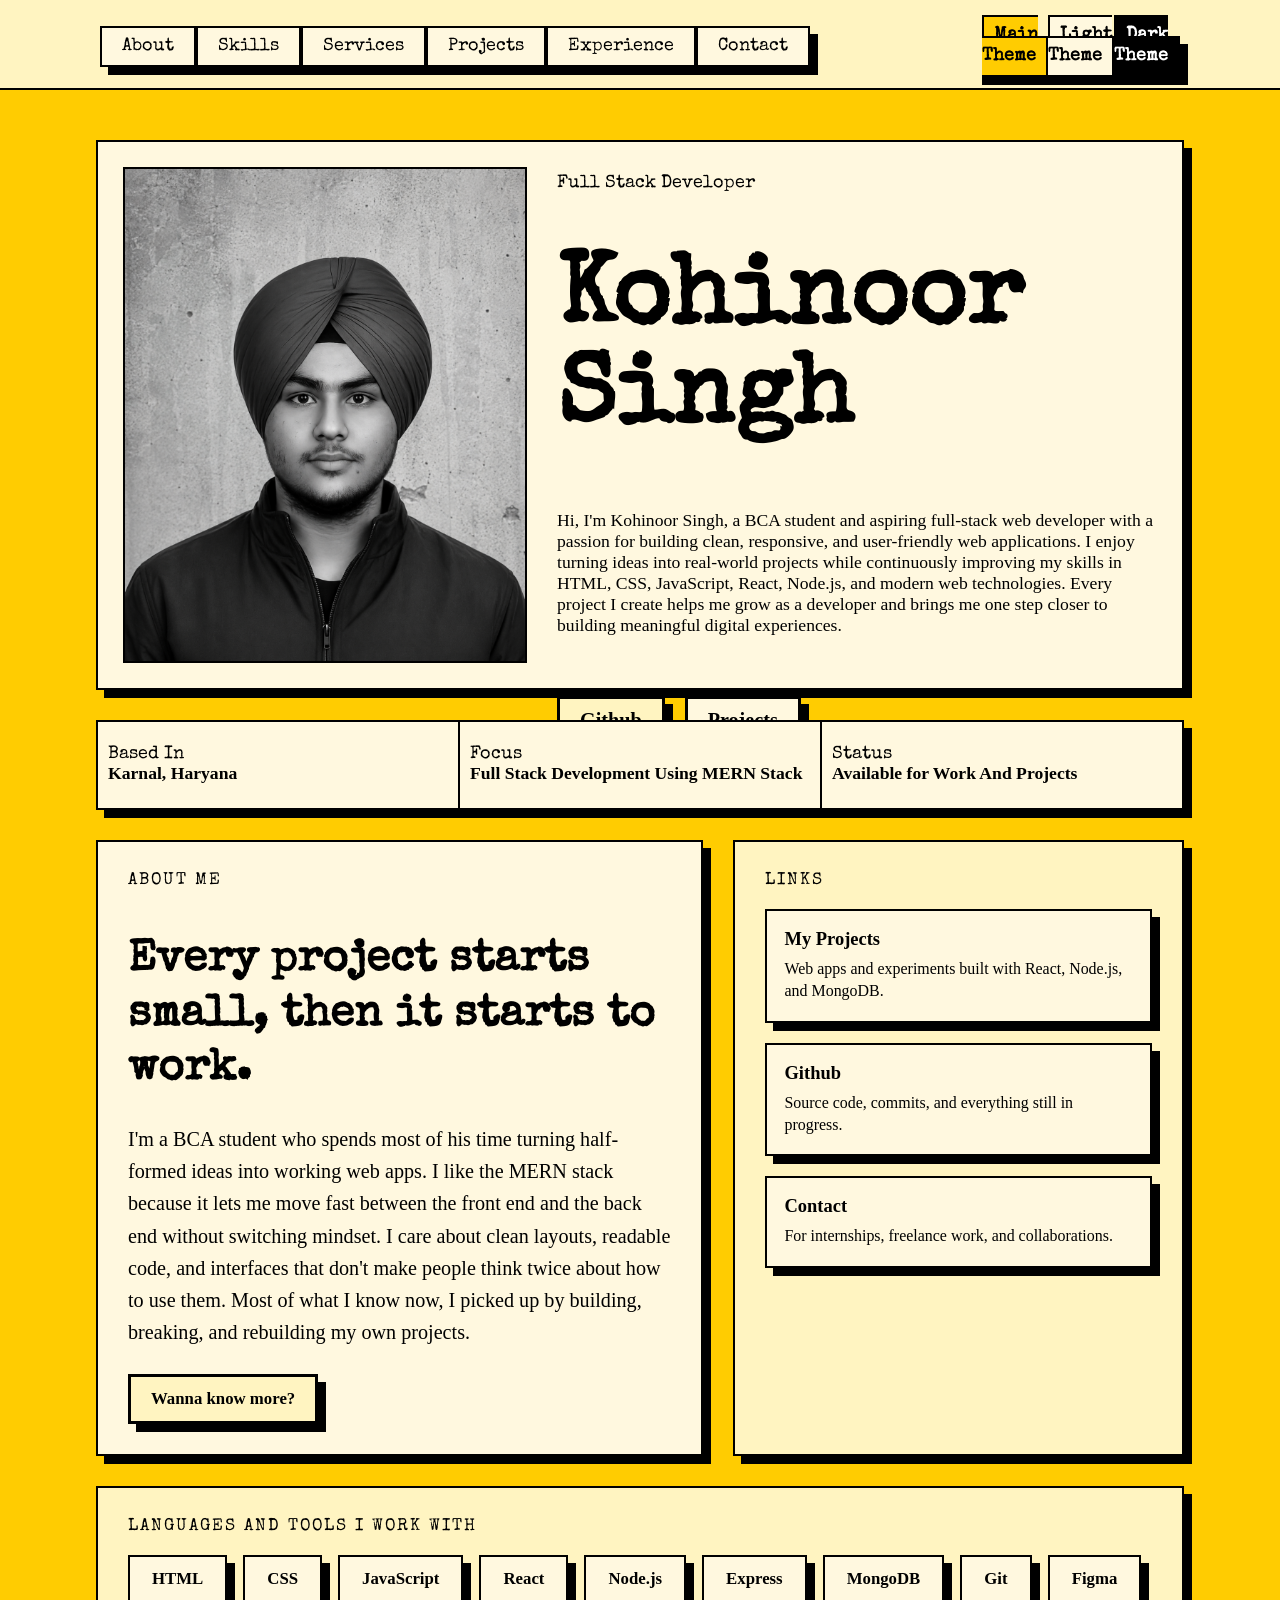
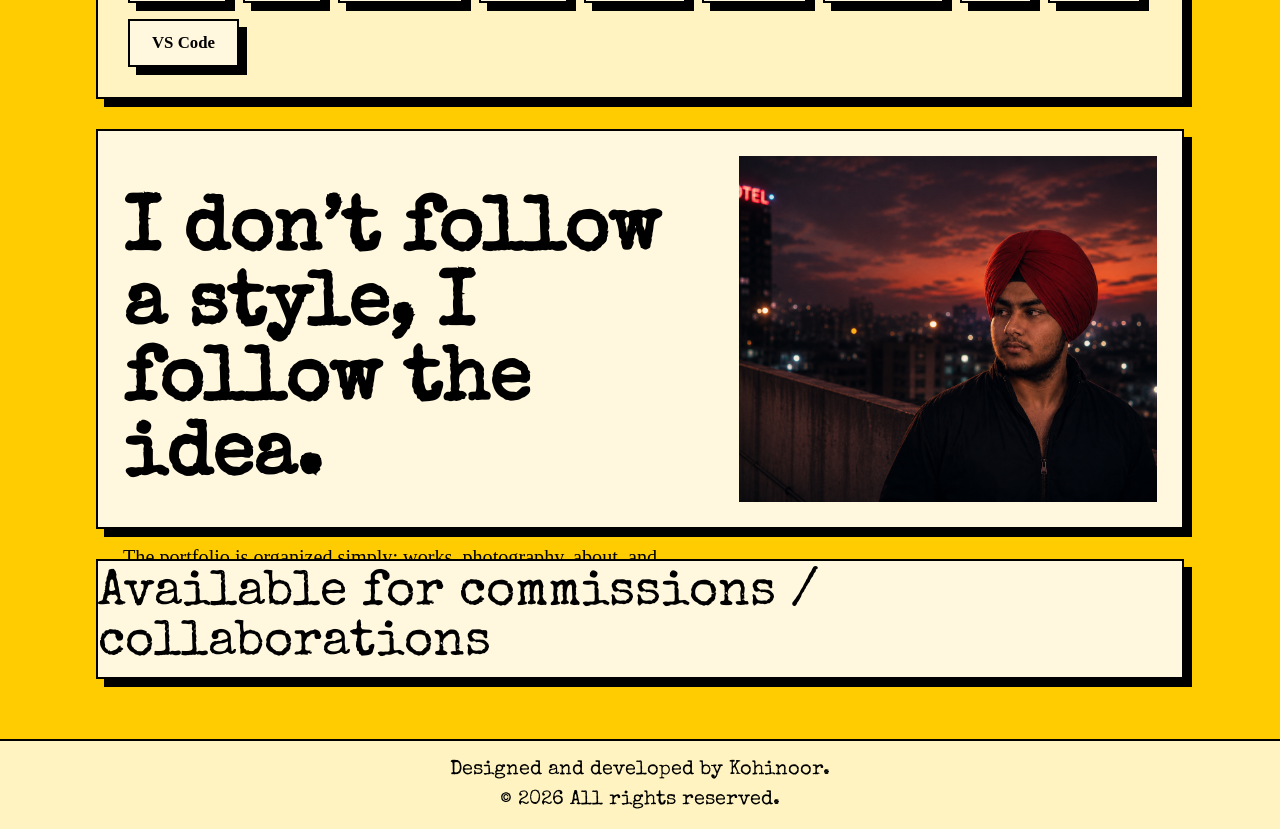
==== index.html @ 188b41bb "refactor: update project file structure" ====
<!doctype html>
<html lang="en">
  <head>
    <meta charset="UTF-8" />
    <meta name="viewport" content="width=device-width, initial-scale=1.0" />
    <title>Home</title>
    <link rel="stylesheet" href="index.css" />
  </head>
  <body>

    <!-- navbar start -->
    <div class="container_of_nav_container">
      <nav class="navbar">
        <!-- nav link section start -->
        <div class="nav_container">
          <div><a href="../AboutPage/about.html">About</a></div>
          <div><a href="../SkillsPage/skills.html">Skills</a></div>
          <div><a href="#Services">Services</a></div>
          <div><a href="#projects">Projects</a></div>
          <div><a href="#experience">Experience</a></div>
          <div><a href="#contact">Contact</a></div>
          
        </div>

        <!-- nav link section end -->

        <div class="freespace"></div>

        <!-- theme section start -->

        <div class="theme_container">
          <div><a class="main_theme" href="#Present-theme">Main Theme</a></div>
          <div><a class="light_theme" href="#Light-theme">Light Theme</a></div>
          <div><a class="dark_theme"  href="#Dark-theme">Dark Theme</a></div>
        </div>

        <!-- theme section end -->
      </nav>
    </div>

    <!-- navbar end -->

    <!-- main section start -->

    <main>
      <!-- hero container start -->

      <div class="hero_container">
        <!-- hero image start -->

        <div class="hero_img_container">
          <img src="../Images/portfolio_image.png" alt="Kohinoor Singh" />
        </div>

        <!-- hero image end -->

        <!-- hero text start -->

        <div class="hero_text">
          <div class="small_hero_text">Full Stack Developer</div>

          <div class="hero_name">Kohinoor Singh</div>

          <div class="hero_description">
            Hi, I'm Kohinoor Singh, a BCA student and aspiring full-stack web
            developer with a passion for building clean, responsive, and
            user-friendly web applications. I enjoy turning ideas into
            real-world projects while continuously improving my skills in HTML,
            CSS, JavaScript, React, Node.js, and modern web technologies. Every
            project I create helps me grow as a developer and brings me one step
            closer to building meaningful digital experiences.
          </div>

          <div class="hero_button">
            <button type="button" class="github">Github</button>
            <button type="button" class="view_project">Projects</button>
          </div>
        </div>

        <!-- hero text end -->
      </div>
      <!-- hero container end -->

      <!-- sub hero container start -->

      <div class="sub_hero_container">
        <div class="based_in">
          <span>Based In</span>
          <div class="bold">Karnal, Haryana</div>
        </div>
        <div class="focus">
          <span>Focus</span>
          <div class="bold">Full Stack Development Using MERN Stack</div>
        </div>
        <div class="status">
          <span>Status</span>
          <div class="bold">Available for Work And Projects</div>
        </div>
      </div>

      <!-- sub hero container end -->

      <!-- about + links container start -->

      <div class="about_links_container" >
        <!-- about me box start -->

        <div class="about_box">
          <div class="eyebrow">About Me</div>

          <div class="about_heading">
            Every project starts small, then it starts to work.
          </div>

          <div class="about_paragraph">
            I'm a BCA student who spends most of his time turning half-formed
            ideas into working web apps. I like the MERN stack because it
            lets me move fast between the front end and the back end without
            switching mindset. I care about clean layouts, readable code, and
            interfaces that don't make people think twice about how to use
            them. Most of what I know now, I picked up by building, breaking,
            and rebuilding my own projects.
          </div>

          <button type="button" class="wanna_know_more">
            Wanna know more?
          </button>
        </div>

        <!-- about me box end -->

        <!-- links box start -->

        <div class="links_box">
          <div class="eyebrow">Links</div>

          <a href="#projects" class="link_card">
            <div class="link_title">My Projects</div>
            <div class="link_desc">
              Web apps and experiments built with React, Node.js, and MongoDB.
            </div>
          </a>

          <a href="" class="link_card">
            <div class="link_title">Github</div>
            <div class="link_desc">
              Source code, commits, and everything still in progress.
            </div>
          </a>

          <a href="#contact" class="link_card">
            <div class="link_title">Contact</div>
            <div class="link_desc">
              For internships, freelance work, and collaborations.
            </div>
          </a>
        </div>

        <!-- links box end -->
      </div>

      <!-- about + links container end -->

      <!-- tools container start -->

      <div class="tools_container">
        <div class="eyebrow">Languages and Tools I Work With</div>

        <div class="tools_grid">
          <div class="tool_tag">HTML</div>
          <div class="tool_tag">CSS</div>
          <div class="tool_tag">JavaScript</div>
          <div class="tool_tag">React</div>
          <div class="tool_tag">Node.js</div>
          <div class="tool_tag">Express</div>
          <div class="tool_tag">MongoDB</div>
          <div class="tool_tag">Git</div>
          <div class="tool_tag">Figma</div>
          <div class="tool_tag">VS Code</div>
        </div>
      </div>

      <!-- tools container end -->


      <!-- show case container start -->

      <div class="showcase_container">

        <div class="showcase_text_container">

          <div class="main_showcase_text">I don’t follow a style, I follow the idea.</div>

          <div class="small_showcase_text">The portfolio is organized simply: works, photography, about, and contact. Each page is treated as a separate space, but they all belong to the same practice. I coded the website from scratch, no builders. Turns out design doesn’t end at dragging things around.</div>
        </div>

        <div class="showcase_image_container">
          <img src="../Images/showcase_image.png" alt="">
        </div>
        
      </div>
      <!-- show case container end -->

      <!-- Available container start -->

      <div class="available_container">
        Available for commissions / collaborations
      </div>

    </main>

    <!-- main section end -->

    <footer class="footer_container">
      <div class="designed_by">Designed and developed by Kohinoor.</div>
      <div class="copyright">© 2026 All rights reserved.</div>
    </footer>
  </body>
</html>
---- index.css ----
@import url('https://fonts.googleapis.com/css2?family=Special+Elite&display=swap');


/* Variables */

:root{
    --primary:  #FFCC01;
    --secondary: #FFF8DF;
    --tertiary: #FFF4C1;
    --bigfont: "Special Elite";
    --smallfont: "sans-serif";
    --box_shadow: 8px 8px 0px black;
}



/* main css */
*{
    padding: 0;
    margin: 0;
    font-size: 1.05rem;
    box-sizing: border-box;
    font-family: var(--smallfont);
}

body{
    background-color: var(--primary);
    min-height: 100vh;
    
    
}

/* Navbar */



.container_of_nav_container{
    display: flex;
    flex-direction: row;
    justify-content: center;
    background-color: red;
    
}



.navbar{
    height: 90px;
    
    width: 100%;
    display: flex;
    flex-direction: row;
    background-color: var(--tertiary);
    position: fixed;
    border-bottom: 2px solid black;
    top: 0;
    z-index: 10;
    
    
    

}

.nav_container{
    height: 100%;
    padding-left: 100px;
    flex: 2;
    display: flex;
    flex-direction: row;
    justify-content: space-evenly;
    align-items: center;
    font-size: 1.2rem;
    
    
    
    
    
}

.nav_container a{
    text-decoration: none;
    color: black;
     background-color: var(--secondary);
    padding: 10px 20px 10px 20px;
    border: 2px solid black;
    box-shadow: var(--box_shadow);
    cursor: pointer;
    font-family: var(--bigfont);
    

    
}
.nav_container div a:hover{
    color:orange ;
    transform: translate(4px,4px);
    background-color: #301700;
    border: 2px solid orange;
    transition: all .2s ease;
}





.freespace{
    flex: 1;
}

.theme_container{
    /* border: 2px solid black ; */
    height: 100%;
    flex: 1;
    padding-right: 100px;
    display: flex;
    flex-direction: row;
    justify-content: space-evenly;
    align-items: center;
    
}

.theme_container div a{
    text-decoration: none;
    font-weight: 900;
   
    padding: 10px 10px 10px 10px;
    border: 2px solid black;
    box-shadow: var(--box_shadow);
    cursor: pointer;
    font-family: var(--bigfont)
}



.main_theme{
    background-color: var(--primary);
    color: black;
}

.light_theme{
    background-color: var(--secondary);
    color: #000000;
}

.dark_theme{
    background-color: black;
    color: white;
    
}






/* Main Section*/

main{
    
    padding-top:140px;
    padding-bottom: 60px;
    gap: 30px;
    
    display: flex;
    justify-content: center;
    flex-direction: column;
    height: auto;
    align-items: center;

}

/* hero section */

.hero_container{
    background-color: var(--secondary);
    height: 550px;
    width: 85%;
    border: 2px solid black;
    box-shadow: var(--box_shadow);
    display: flex;
    align-items: center;
    padding: 25px;
    gap: 30px;
    box-sizing: border-box;

    
}



/* hero image */

.hero_img_container{
    
    height: 100%;
    flex: 0.8;
    border: 2px solid black;
    display: flex;
    
  
}

.hero_img_container img{
    object-fit: cover;
    height: 100%;
    width: 100%;
    
    
}

/* hero text */

.small_hero_text{
    font-family: var(--bigfont);
}

.hero_text{
    
    height: 100%;
    flex: 1.2;
    padding-top: 0.5rem;
    display: flex;
    flex-direction: column;
    gap: 60px;
    font-size: 1.2rem;
    
}



.hero_name{
    font-size: 5.9rem;
    font-family: var(--bigfont);
    font-weight: 900;
    /* position: relative;
    top: 40px; */
}





.hero_button button{

    
    
    padding: 10px 20px 10px 20px;
    font-size: 1.2rem;
     
    box-shadow: var(--box_shadow);
    border: 3px solid black;
    cursor: pointer;
    
}

.hero_button button:hover{
    transform: translate(4px,4px);
    
    transition: all .2s ease;
}


.hero_button{
    display: flex;
    gap: 20px;
    
}


.github{
    background-color: var(--tertiary);
    font-weight: 600;

}

.github:hover{
    background-color: #301700;
    
    color: orange;
    border: 2px solid orange;
    
    
    
}
.view_project{
    background-color: var(--secondary);
    
    font-weight: 600;
}
.view_project:hover{
    background-color: #301700;
    
    color: rgb(40, 150, 246);
    border: 2px solid rgb(40, 150, 246);
   
}

/* sub hero section */

.sub_hero_container{
    background-color: var(--secondary);
    height: 90px;
    width: 85%;
    border: 2px solid black;
    box-shadow: var(--box_shadow);
    display: flex;
    flex-direction: row;
    box-sizing: border-box;
    
    
    
}

.based_in{
    border-right: 2px solid black;
    flex: 1;
  
}
.based_in span{
    font-family: var(--bigfont);
}
.focus{
    border-right: 2px solid black;
    flex: 1;
}
.focus span{
    font-family: var(--bigfont);
}
.status{
    
    flex: 1;
    
}
.status span{
    font-family: var(--bigfont);
}

.focus, .based_in, .status{
    padding: 10px;
     display: flex;
    flex-direction: column;
    justify-content: center;
   
}

.bold{
    font-weight: 900;
}

/* ================================ */
/* About Me + Links section         */
/* ================================ */

.about_links_container{
    width: 85%;
    display: flex;
    flex-direction: row;
    gap: 30px;
    align-items: stretch;
}

.eyebrow{
    font-family: var(--bigfont);
    font-size: 1rem;
    letter-spacing: 2px;
    text-transform: uppercase;
    margin-bottom: 20px;
}

.about_box{
    background-color: var(--secondary);
    border: 2px solid black;
    box-shadow: var(--box_shadow);
    flex: 1.4;
    padding: 30px;
    display: flex;
    flex-direction: column;
    gap: 25px;
}

.about_heading{
    font-family: var(--bigfont);
    font-size: 2.6rem;
    line-height: 1.25;
    font-weight: 900;
}

.about_paragraph{
   font-size: 1.2rem;
    line-height: 1.6;
}

.wanna_know_more{
    align-self: flex-start;
    background-color: var(--tertiary);
    padding: 12px 20px;
    font-size: 1rem;
    font-weight: 600;
    border: 3px solid black;
    box-shadow: var(--box_shadow);
    cursor: pointer;
}

.wanna_know_more:hover{
    transform: translate(4px,4px);
    box-shadow: none;
    transition: all .2s ease;
    background-color: #301700;
    color: orange;
    border-color: orange;
}

.links_box{
    background-color: var(--tertiary);
    border: 2px solid black;
    box-shadow: var(--box_shadow);
    flex: 1;
    padding: 30px;
    display: flex;
    flex-direction: column;
}

.link_card{
    border: 2px solid black;
    padding: 18px;
    margin-bottom: 20px;
    text-decoration: none;
    color: black;
    display: block;
    background-color: var(--secondary);
    box-shadow: var(--box_shadow);
}

.link_card:last-child{
    margin-bottom: 0;
}

.link_card:hover{
    
    transform: translate(4px,4px);
    transition: all .2s ease;
}

.link_title{
    font-weight: 900;
    font-size: 1.1rem;
    margin-bottom: 8px;
}

.link_desc{
    font-size: 0.95rem;
    line-height: 1.4;
}

/* ================================ */
/* Tools section                    */
/* ================================ */

.tools_container{
    background-color: var(--tertiary);
    border: 2px solid black;
    box-shadow: var(--box_shadow);
    width: 85%;
    padding: 30px;
}

.tools_grid{
    display: flex;
    flex-wrap: wrap;
    gap: 16px;
}

.tool_tag{
    border: 2px solid black;
    padding: 12px 22px;
    font-weight: 600;
    font-size: 1rem;
    background-color: var(--secondary);
    box-shadow: var(--box_shadow);
}

.tool_tag:hover{
    transform: translate(4px,4px);
    transition: all .2s ease;
}



/* ================================ */
/* showcase section                 */
/* ================================ */


.showcase_container{
     background-color: var(--secondary);
    height: 400px;
    width: 85%;
    border: 2px solid black;
    box-shadow: var(--box_shadow);
    display: flex;
    align-items: center;
    padding: 25px;
    gap: 30px;
    box-sizing: border-box;
}


.showcase_text_container{
    display: flex;
    flex-direction: column;
    gap: 50px;
    padding-top: 40px;
    flex: 1.4;
    height: 100%;
    
}

.main_showcase_text{
    font-family: var(--bigfont);
    font-weight: 900;
    font-size: 4.5rem;
}
.small_showcase_text{
    font-size: 1.2rem;
}

.showcase_image_container{
    
    flex: 1;
    height: 100%;
}
.showcase_image_container img{
    height: 100%;
    width: 100%;
    object-fit: cover;
}

/* ================================ */
/*   Available Section              */
/* ================================ */


.available_container{
    background-color: var(--secondary);
    height: 120px;
    width: 85%;
    border: 2px solid black;
    box-shadow: var(--box_shadow);
    font-size: 3rem;
    font-family: var(--bigfont);
    font-weight: 500;
    display: flex;
    justify-content: center;
    align-items: center;
}

/* ================================ */
/* RFooter                          */
/* ================================ */

.footer_container{
    height: 90px;
    
    width: 100%;
    display: flex;
    flex-direction: row;
    background-color: var(--tertiary);
    border-top: 2px solid black;
    display: flex;
    flex-direction: column;
    justify-content: center;
    align-items: center;
    gap: 10px;
    
}

.copyright, .designed_by{
    font-family: var(--bigfont);
    font-size: 1.2rem;
    font-weight: 400;
}



/* ================================ */
/* Responsive                       */
/* ================================ */

/* ---------- Tablet: 1024px and below ---------- */
@media (max-width: 1024px) {

    .nav_container{
        padding-left: 30px;
        font-size: 1rem;
    }

    .nav_container a{
        padding: 8px 14px 8px 14px;
    }

    .theme_container{
        padding-right: 30px;
    }

    .theme_container div a{
        padding: 8px 8px;
        font-size: 0.9rem;
    }

    .hero_name{
        font-size: 4.2rem;
    }

    .main_showcase_text{
        font-size: 3.2rem;
    }

    .available_container{
        font-size: 2.2rem;
        height: auto;
        padding: 25px 15px;
    }
}


/* ---------- Mobile / Tablet-portrait: 768px and below ---------- */
@media (max-width: 768px) {

    /* Navbar: stack links, freespace, theme buttons vertically */
    .navbar{
        height: auto;
        flex-direction: column;
        position: relative; /* avoid huge fixed nav eating the whole screen */
    }

    main{
        padding-top: 20px;
    }

    .nav_container{
        padding-left: 10px;
        padding-right: 10px;
        flex-wrap: wrap;
        justify-content: center;
        gap: 12px;
        padding-top: 15px;
        padding-bottom: 10px;
    }

    .freespace{
        display: none;
    }

    .theme_container{
        padding: 10px;
        flex-wrap: wrap;
        justify-content: center;
        gap: 10px;
        padding-bottom: 15px;
    }

    /* Hero: image on top, text below */
    .hero_container{
        flex-direction: column;
        height: auto;
        width: 92%;
        padding: 20px;
        gap: 20px;
    }

    .hero_img_container{
        width: 100%;
        height: 320px;
        flex: none;
    }

    .hero_text{
        flex: none;
        width: 100%;
        gap: 25px;
    }

    .hero_name{
        font-size: 3rem;
    }

    .hero_description{
        font-size: 1rem;
    }

    .hero_button{
        flex-wrap: wrap;
    }

    /* Sub hero stats: stack instead of 3-column row */
    .sub_hero_container{
        flex-direction: column;
        height: auto;
        width: 92%;
    }

    .based_in, .focus, .status{
        border-right: none;
        border-bottom: 2px solid black;
    }

    .status{
        border-bottom: none;
    }

    /* About + Links: stack */
    .about_links_container{
        flex-direction: column;
        width: 92%;
    }

    .about_box, .links_box{
        flex: none;
        width: 100%;
    }

    .about_heading{
        font-size: 2rem;
    }

    .about_paragraph{
        font-size: 1.05rem;
    }

    .tools_container{
        width: 92%;
    }

    /* Showcase: stack, image below text */
    .showcase_container{
        flex-direction: column;
        height: auto;
        width: 92%;
        padding: 20px;
    }

    .showcase_text_container{
        flex: none;
        width: 100%;
        padding-top: 0;
        gap: 25px;
    }

    .main_showcase_text{
        font-size: 2.4rem;
    }

    .small_showcase_text{
        font-size: 1rem;
    }

    .showcase_image_container{
        flex: none;
        width: 100%;
        height: 280px;
    }

    .available_container{
        width: 92%;
        font-size: 1.6rem;
        text-align: center;
    }
}


/* ---------- Small mobile: 480px and below ---------- */
@media (max-width: 480px) {

    .nav_container a{
        font-size: 0.85rem;
        padding: 8px 10px;
    }

    .theme_container div a{
        font-size: 0.75rem;
        padding: 6px 8px;
    }

    .hero_container{
        width: 95%;
        padding: 15px;
    }

    .hero_img_container{
        height: 240px;
    }

    .hero_name{
        font-size: 2.2rem;
    }

    .small_hero_text{
        font-size: 1rem;
    }

    .hero_description{
        font-size: 0.95rem;
    }

    .hero_button{
        flex-direction: column;
        gap: 12px;
    }

    .hero_button button{
        width: 100%;
    }

    .sub_hero_container, .about_links_container, .tools_container, .showcase_container, .available_container{
        width: 95%;
    }

    .about_heading{
        font-size: 1.6rem;
    }

    .main_showcase_text{
        font-size: 1.8rem;
    }

    .tool_tag{
        padding: 10px 16px;
        font-size: 0.9rem;
    }

    .available_container{
        font-size: 1.2rem;
    }

    .footer_container{
        height: auto;
        padding: 20px 10px;
    }

    .copyright, .designed_by{
        font-size: 0.9rem;
        text-align: center;
    }
}
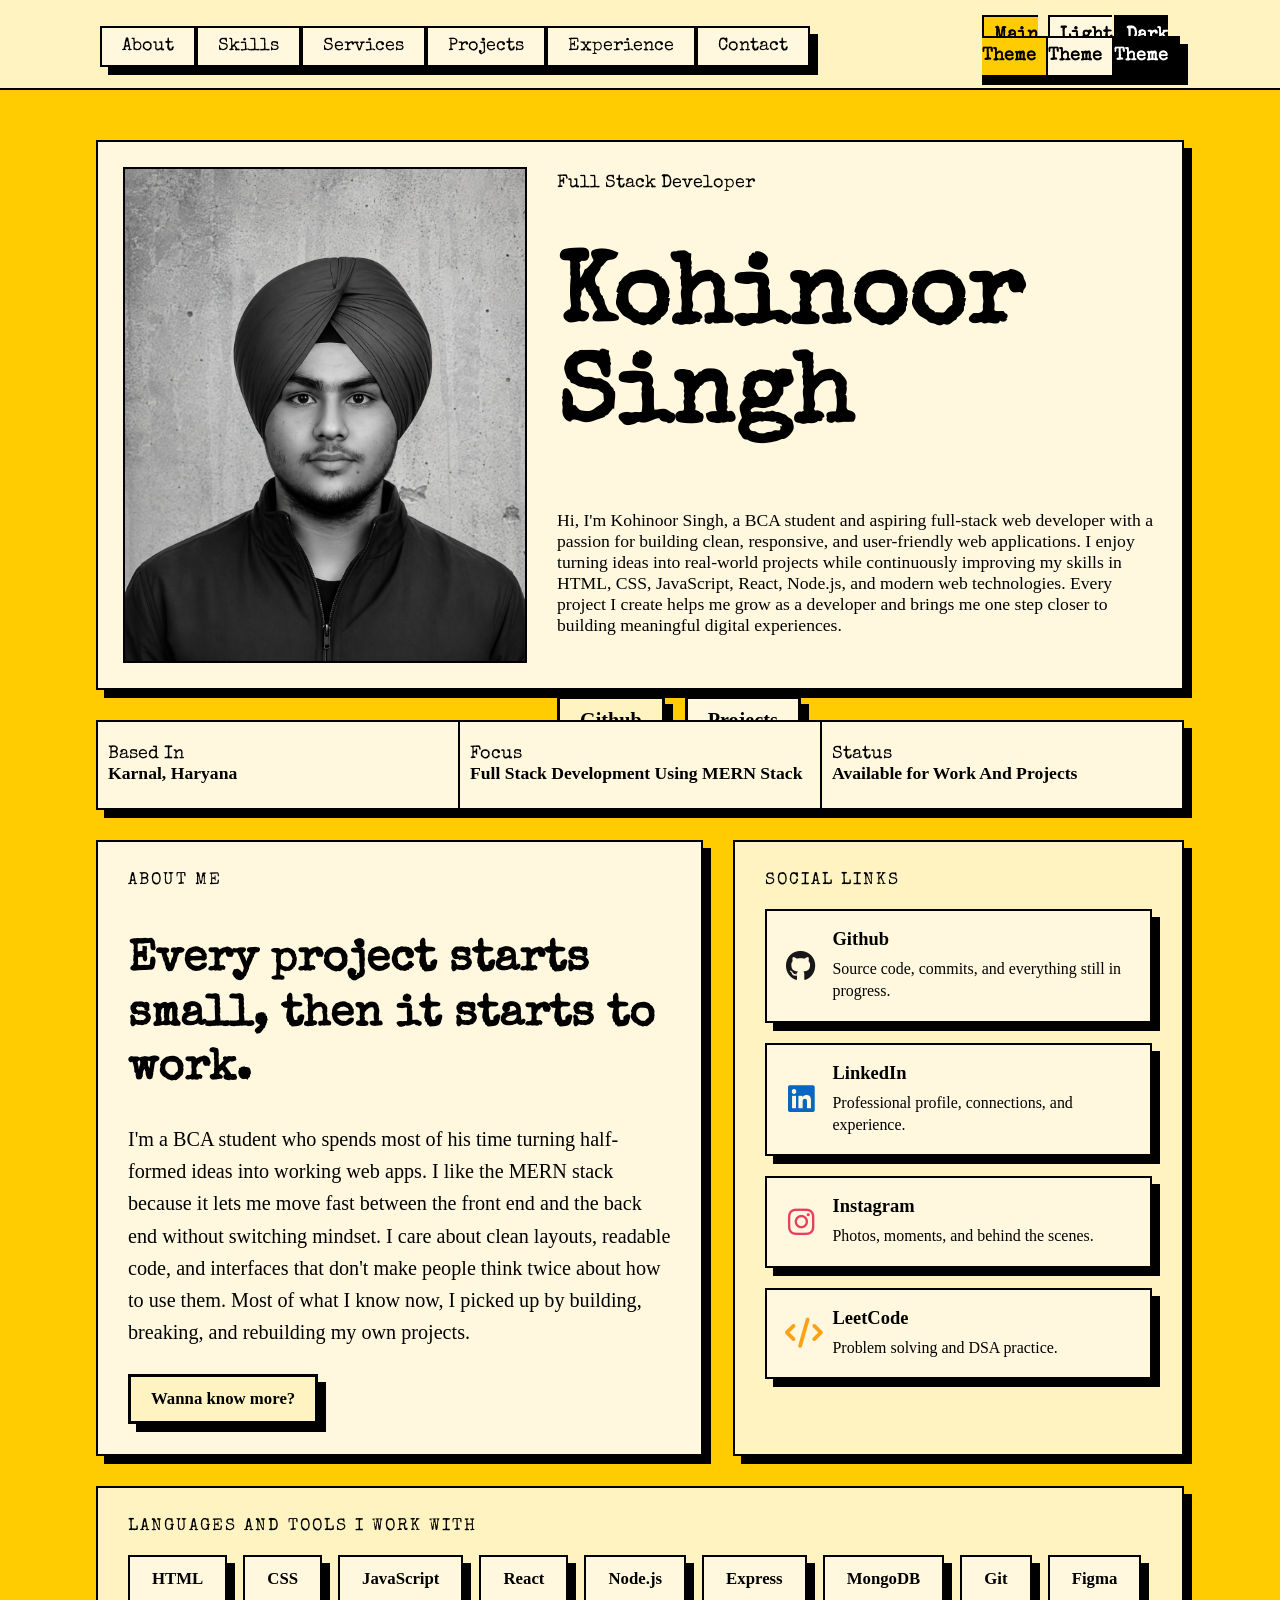
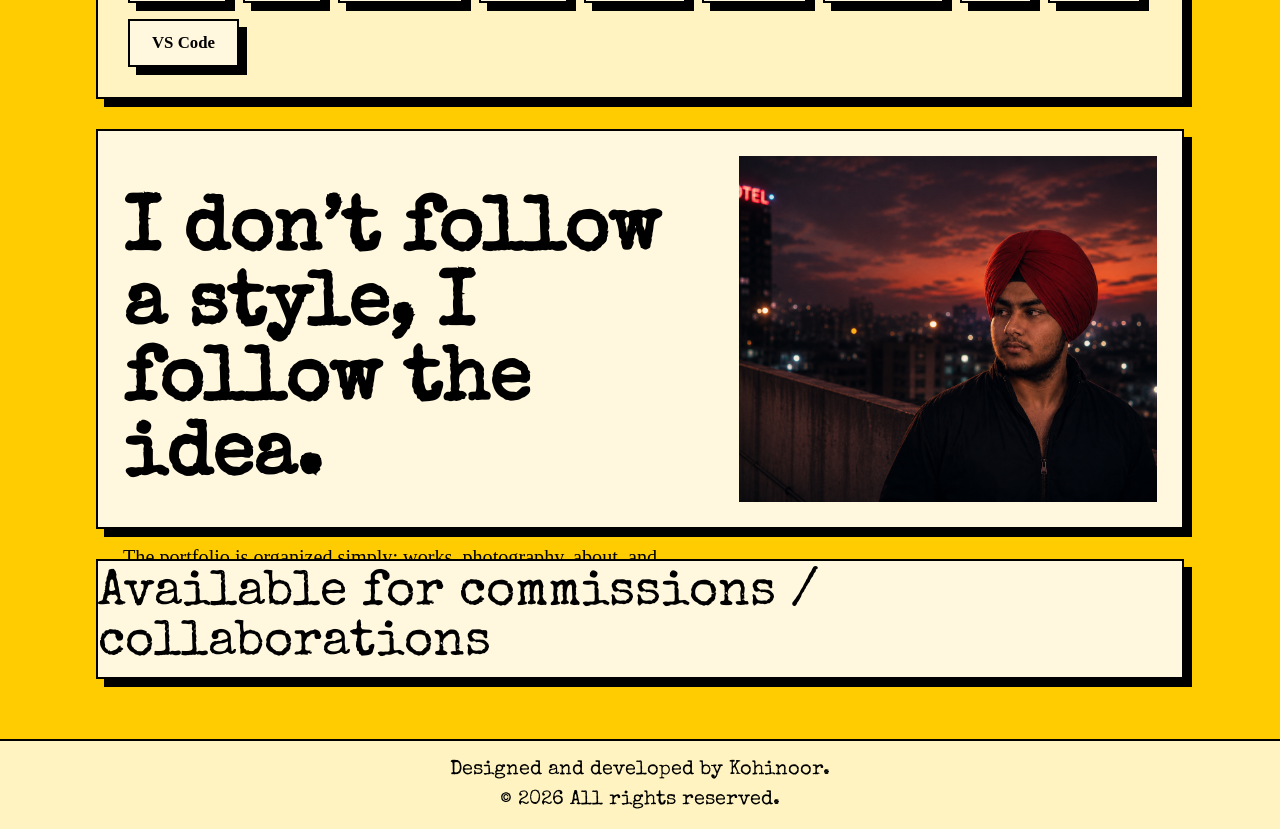
==== commit 122859f6: "style: add logo css in link section (Home Page)" ====
--- a/index.html
+++ b/index.html
@@ -5,6 +5,7 @@
     <meta name="viewport" content="width=device-width, initial-scale=1.0" />
     <title>Home</title>
     <link rel="stylesheet" href="index.css" />
+    <link rel="stylesheet" href="https://cdnjs.cloudflare.com/ajax/libs/font-awesome/6.5.1/css/all.min.css" />
   </head>
   <body>
 
@@ -13,12 +14,12 @@
       <nav class="navbar">
         <!-- nav link section start -->
         <div class="nav_container">
-          <div><a href="../AboutPage/about.html">About</a></div>
-          <div><a href="../SkillsPage/skills.html">Skills</a></div>
-          <div><a href="#Services">Services</a></div>
-          <div><a href="#projects">Projects</a></div>
-          <div><a href="#experience">Experience</a></div>
-          <div><a href="#contact">Contact</a></div>
+          <div><a href="about.html">About</a></div>
+          <div><a href="skills.html">Skills</a></div>
+          <div><a href="services.html">Services</a></div>
+          <div><a href="projects.html">Projects</a></div>
+          <div><a href="experience.html">Experience</a></div>
+          <div><a href="contact.html">Contact</a></div>
           
         </div>
 
@@ -49,7 +50,7 @@
         <!-- hero image start -->
 
         <div class="hero_img_container">
-          <img src="../Images/portfolio_image.png" alt="Kohinoor Singh" />
+          <img src="portfolio_image.png" alt="Kohinoor Singh" />
         </div>
 
         <!-- hero image end -->
@@ -131,30 +132,45 @@
 
         <!-- links box start -->
 
-        <div class="links_box">
-          <div class="eyebrow">Links</div>
-
-          <a href="#projects" class="link_card">
-            <div class="link_title">My Projects</div>
-            <div class="link_desc">
-              Web apps and experiments built with React, Node.js, and MongoDB.
-            </div>
-          </a>
-
-          <a href="" class="link_card">
-            <div class="link_title">Github</div>
-            <div class="link_desc">
-              Source code, commits, and everything still in progress.
-            </div>
-          </a>
-
-          <a href="#contact" class="link_card">
-            <div class="link_title">Contact</div>
-            <div class="link_desc">
-              For internships, freelance work, and collaborations.
-            </div>
-          </a>
-        </div>
+        <!-- links box start -->
+
+<div class="links_box">
+  <div class="eyebrow">Social Links</div>
+
+  <a href="https://github.com/YOUR_USERNAME" target="_blank" class="link_card github_link">
+    <i class="fa-brands fa-github link_icon"></i>
+    <div class="link_text">
+      <div class="link_title">Github</div>
+      <div class="link_desc">Source code, commits, and everything still in progress.</div>
+    </div>
+  </a>
+
+  <a href="https://linkedin.com/in/YOUR_USERNAME" target="_blank" class="link_card linkedin_link">
+    <i class="fa-brands fa-linkedin link_icon"></i>
+    <div class="link_text">
+      <div class="link_title">LinkedIn</div>
+      <div class="link_desc">Professional profile, connections, and experience.</div>
+    </div>
+  </a>
+
+  <a href="https://instagram.com/YOUR_USERNAME" target="_blank" class="link_card instagram_link">
+    <i class="fa-brands fa-instagram link_icon"></i>
+    <div class="link_text">
+      <div class="link_title">Instagram</div>
+      <div class="link_desc">Photos, moments, and behind the scenes.</div>
+    </div>
+  </a>
+
+  <a href="https://leetcode.com/YOUR_USERNAME" target="_blank" class="link_card leetcode_link">
+    <i class="fa-solid fa-code link_icon"></i>
+    <div class="link_text">
+      <div class="link_title">LeetCode</div>
+      <div class="link_desc">Problem solving and DSA practice.</div>
+    </div>
+  </a>
+</div>
+
+<!-- links box end -->
 
         <!-- links box end -->
       </div>
@@ -195,7 +211,7 @@
         </div>
 
         <div class="showcase_image_container">
-          <img src="../Images/showcase_image.png" alt="">
+          <img src="showcase_image.png" alt="">
         </div>
         
       </div>
@@ -216,4 +232,4 @@
       <div class="copyright">© 2026 All rights reserved.</div>
     </footer>
   </body>
-</html>
+</html>
--- a/index.css
+++ b/index.css
@@ -451,6 +451,24 @@
     line-height: 1.4;
 }
 
+.link_card{
+    display: flex;
+    align-items: center;
+    gap: 16px;
+}
+
+.link_icon{
+    font-size: 1.8rem;
+    flex-shrink: 0;
+    width: 32px;
+    text-align: center;
+}
+
+.github_link .link_icon{ color: #181717; }
+.linkedin_link .link_icon{ color: #0A66C2; }
+.instagram_link .link_icon{ color: #E4405F; }
+.leetcode_link .link_icon{ color: #FFA116; }
+
 /* ================================ */
 /* Tools section                    */
 /* ================================ */
@@ -554,7 +572,7 @@
 }
 
 /* ================================ */
-/* RFooter                          */
+/* Footer                          */
 /* ================================ */
 
 .footer_container{
